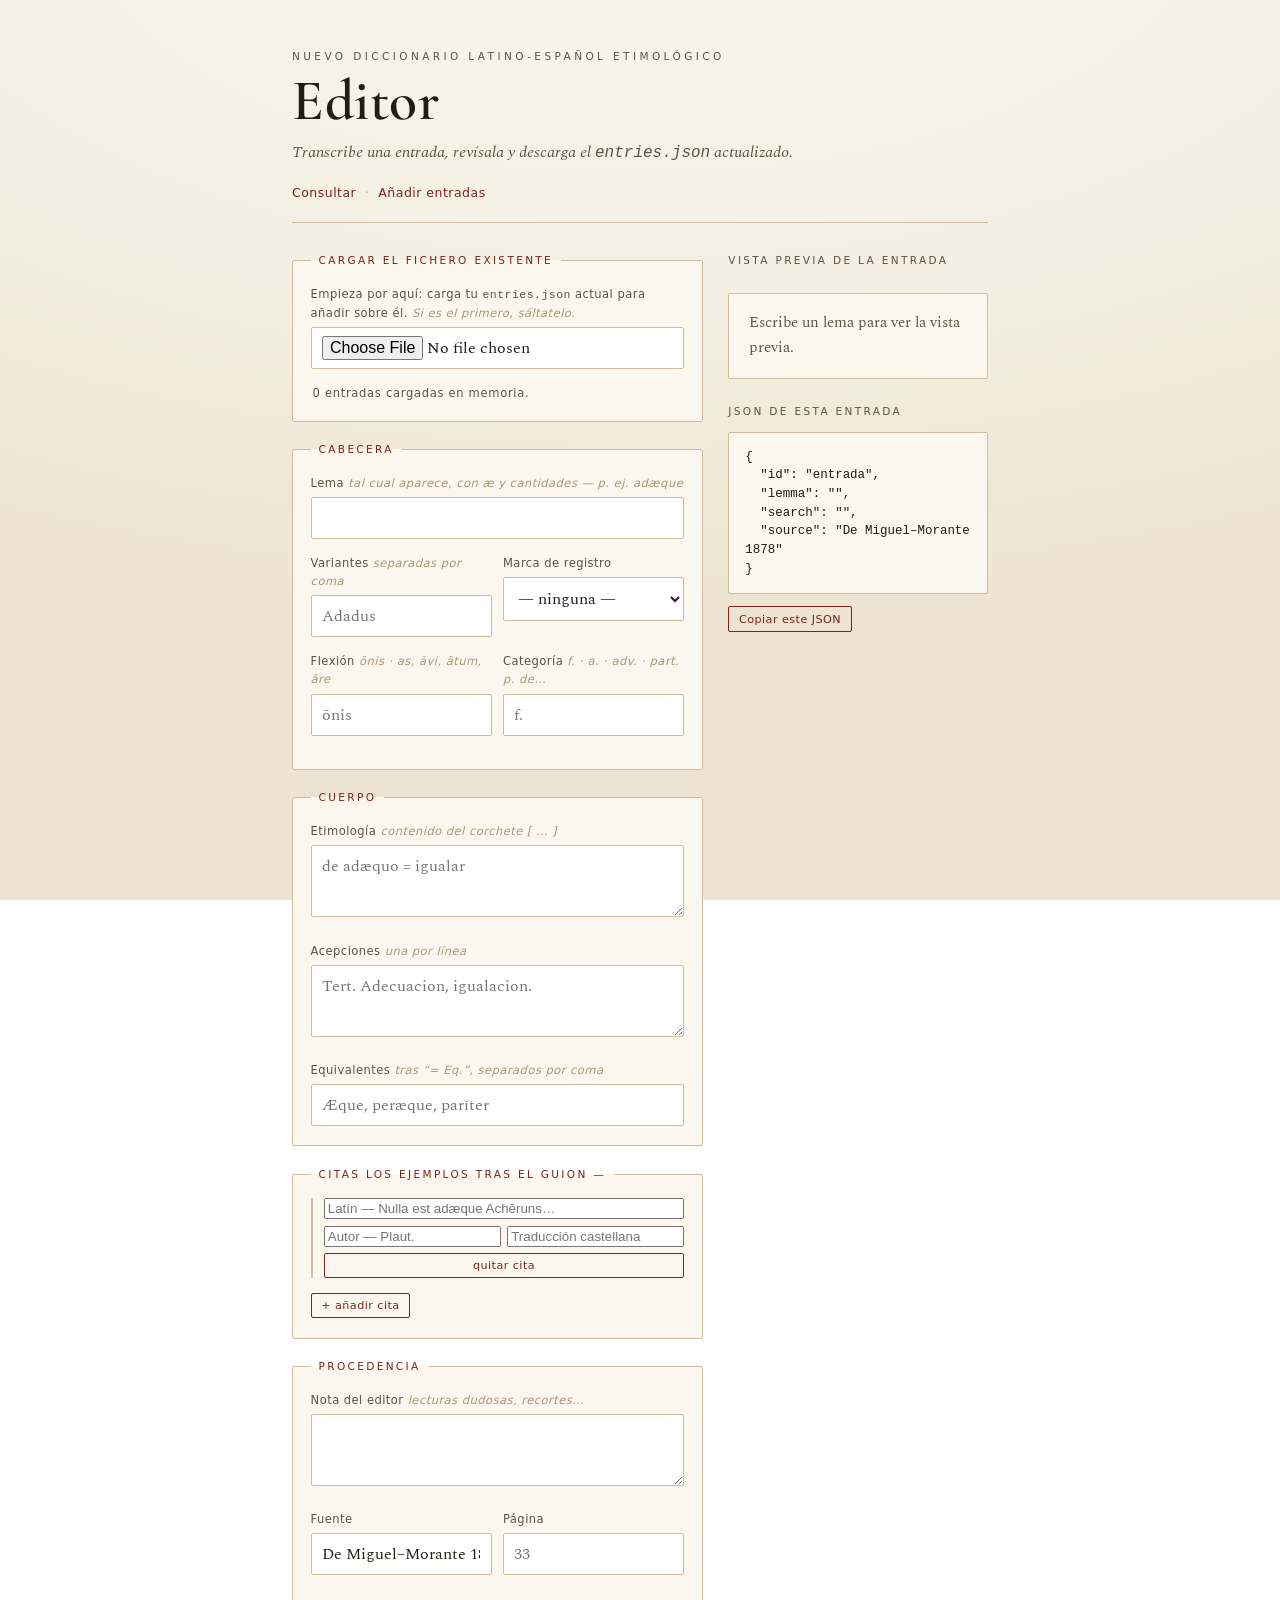
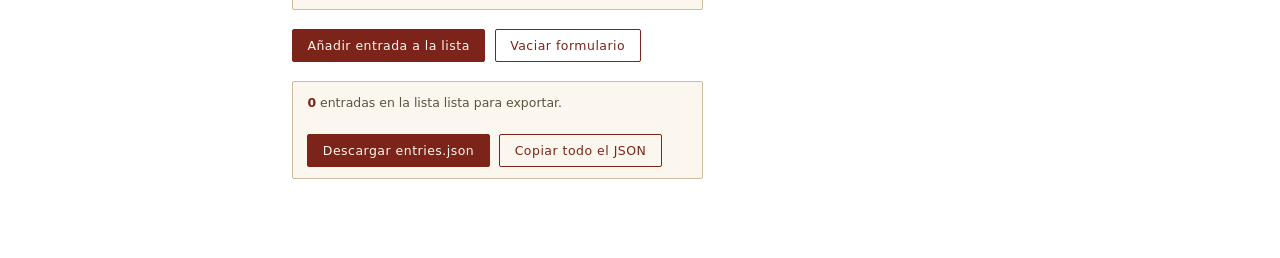
==== editor.html @ ce192a69 "Add files via upload" ====
<!DOCTYPE html>
<html lang="es">
<head>
<meta charset="utf-8">
<meta name="viewport" content="width=device-width, initial-scale=1">
<title>Añadir entradas — Lexicon</title>
<link rel="stylesheet" href="styles.css">
</head>
<body>
<div class="wrap">

  <header class="masthead">
    <p class="masthead__kicker">Nuevo diccionario latino-español etimológico</p>
    <h1 class="masthead__title">Editor</h1>
    <p class="masthead__sub">Transcribe una entrada, revísala y descarga el <code>entries.json</code> actualizado.</p>
    <nav class="masthead__nav" aria-label="Secciones">
      <a href="index.html">Consultar</a><span>·</span><a href="editor.html" aria-current="page">Añadir entradas</a>
    </nav>
  </header>

  <main class="tool">

    <!-- ---------- Formulario ---------- -->
    <form id="form" autocomplete="off">

      <fieldset>
        <legend>Cargar el fichero existente</legend>
        <div class="field">
          <label for="file">Empieza por aquí: carga tu <code>entries.json</code> actual para añadir sobre él.
            <span class="hint">Si es el primero, sáltatelo.</span></label>
          <input id="file" type="file" accept=".json,application/json">
        </div>
        <p class="search__count" id="loaded">0 entradas cargadas en memoria.</p>
      </fieldset>

      <fieldset>
        <legend>Cabecera</legend>
        <div class="field">
          <label for="lemma">Lema <span class="hint">tal cual aparece, con æ y cantidades — p. ej. <em>adæque</em></span></label>
          <input id="lemma" required>
        </div>
        <div class="row2">
          <div class="field">
            <label for="variants">Variantes <span class="hint">separadas por coma</span></label>
            <input id="variants" placeholder="Adadus">
          </div>
          <div class="field">
            <label for="register">Marca de registro</label>
            <select id="register">
              <option value="">— ninguna —</option>
              <option value="†">† (baja latinidad / poco uso)</option>
              <option value="?">? (lectura dudosa)</option>
            </select>
          </div>
        </div>
        <div class="row2">
          <div class="field">
            <label for="morph">Flexión <span class="hint">ōnis · as, āvi, ātum, āre</span></label>
            <input id="morph" placeholder="ōnis">
          </div>
          <div class="field">
            <label for="grammar">Categoría <span class="hint">f. · a. · adv. · part. p. de…</span></label>
            <input id="grammar" placeholder="f.">
          </div>
        </div>
      </fieldset>

      <fieldset>
        <legend>Cuerpo</legend>
        <div class="field">
          <label for="etym">Etimología <span class="hint">contenido del corchete [ … ]</span></label>
          <textarea id="etym" placeholder="de adæquo = igualar"></textarea>
        </div>
        <div class="field">
          <label for="senses">Acepciones <span class="hint">una por línea</span></label>
          <textarea id="senses" placeholder="Tert. Adecuacion, igualacion."></textarea>
        </div>
        <div class="field">
          <label for="eq">Equivalentes <span class="hint">tras “= Eq.”, separados por coma</span></label>
          <input id="eq" placeholder="Æque, peræque, parĭter">
        </div>
      </fieldset>

      <fieldset>
        <legend>Citas <span class="hint">los ejemplos tras el guion —</span></legend>
        <div id="cites"></div>
        <button type="button" class="btn btn--ghost btn--small" id="addCite">+ añadir cita</button>
      </fieldset>

      <fieldset>
        <legend>Procedencia</legend>
        <div class="field">
          <label for="note">Nota del editor <span class="hint">lecturas dudosas, recortes…</span></label>
          <textarea id="note"></textarea>
        </div>
        <div class="row2">
          <div class="field">
            <label for="source">Fuente</label>
            <input id="source" value="De Miguel–Morante 1878">
          </div>
          <div class="field">
            <label for="page">Página</label>
            <input id="page" placeholder="33">
          </div>
        </div>
      </fieldset>

      <div class="btnbar">
        <button type="submit" class="btn">Añadir entrada a la lista</button>
        <button type="button" class="btn btn--ghost" id="clear">Vaciar formulario</button>
      </div>

      <div class="stack">
        <strong id="pendCount">0</strong> entradas en la lista lista para exportar.
        <ul id="pendList"></ul>
        <div class="btnbar" style="margin:.8rem 0 0">
          <button type="button" class="btn" id="download">Descargar entries.json</button>
          <button type="button" class="btn btn--ghost" id="copyAll">Copiar todo el JSON</button>
        </div>
      </div>
    </form>

    <!-- ---------- Vista en vivo ---------- -->
    <div class="tool__live">
      <p class="live-label">Vista previa de la entrada</p>
      <div id="preview"></div>
      <p class="live-label" style="margin-top:1.5rem">JSON de esta entrada</p>
      <pre class="json" id="json"></pre>
      <div class="btnbar">
        <button type="button" class="btn btn--ghost btn--small" id="copyOne">Copiar este JSON</button>
      </div>
    </div>

  </main>
</div>

<div class="toast" id="toast" role="status"></div>

<script src="lexicon.js"></script>
<script>
(function(){
  const $ = id => document.getElementById(id);
  let pending = [];   // entradas acumuladas (cargadas + añadidas)

  // ----- citas dinámicas -----
  const citesBox = $('cites');
  function addCiteRow(c = {}){
    const row = document.createElement('div');
    row.className = 'cite-row';
    row.innerHTML = `
      <input class="c-la" placeholder="Latín — Nulla est adæque Achĕruns…" value="${esc(c.la||'')}">
      <div class="cite-meta">
        <input class="c-au" placeholder="Autor — Plaut." value="${esc(c.au||'')}">
        <input class="c-es" placeholder="Traducción castellana" value="${esc(c.es||'')}">
      </div>
      <button type="button" class="btn btn--ghost btn--small c-del">quitar cita</button>`;
    row.querySelector('.c-del').addEventListener('click', () => { row.remove(); sync(); });
    row.querySelectorAll('input').forEach(i => i.addEventListener('input', sync));
    citesBox.appendChild(row);
  }
  $('addCite').addEventListener('click', () => { addCiteRow(); });

  // ----- construir la entrada desde el formulario -----
  function splitList(v){ return v.split(',').map(s => s.trim()).filter(Boolean); }
  function splitLines(v){ return v.split('\n').map(s => s.trim()).filter(Boolean); }

  function uniqueId(base){
    let id = base || 'entrada', n = 2;
    const taken = new Set(pending.map(e => e.id));
    while (taken.has(id)) id = base + '-' + (n++);
    return id;
  }

  function collect(){
    const lemma = $('lemma').value.trim();
    const variants = splitList($('variants').value);
    const cites = [...citesBox.querySelectorAll('.cite-row')].map(r => ({
      la: r.querySelector('.c-la').value.trim(),
      au: r.querySelector('.c-au').value.trim(),
      es: r.querySelector('.c-es').value.trim()
    })).filter(c => c.la || c.au || c.es);

    const e = {
      id: uniqueId(normalize(lemma)),
      lemma,
      search: [lemma, ...variants].map(normalize).join(' ').trim()
    };
    if (variants.length)            e.variants = variants;
    if ($('register').value)        e.register = $('register').value;
    if ($('morph').value.trim())    e.morph = $('morph').value.trim();
    if ($('grammar').value.trim())  e.grammar = $('grammar').value.trim();
    if ($('etym').value.trim())     e.etym = $('etym').value.trim();
    const senses = splitLines($('senses').value);
    if (senses.length)              e.senses = senses;
    if (cites.length)               e.citations = cites;
    const eq = splitList($('eq').value);
    if (eq.length)                  e.eq = eq;
    if ($('note').value.trim())     e.note = $('note').value.trim();
    if ($('source').value.trim())   e.source = $('source').value.trim();
    if ($('page').value.trim())     e.page = $('page').value.trim();
    return e;
  }

  // ----- vista en vivo -----
  function sync(){
    const e = collect();
    $('preview').innerHTML = e.lemma
      ? renderEntry(e)
      : '<div class="notice">Escribe un lema para ver la vista previa.</div>';
    $('json').textContent = JSON.stringify(e, null, 2);
  }

  ['lemma','variants','register','morph','grammar','etym','senses','eq','note','source','page']
    .forEach(id => $(id).addEventListener('input', sync));

  // ----- acciones -----
  function refreshStack(){
    $('pendCount').textContent = pending.length;
    $('pendList').innerHTML = pending.map(e =>
      `<li>${esc(e.lemma)} <span style="color:#a99877">· ${esc(e.id)}</span></li>`).join('');
  }

  $('form').addEventListener('submit', ev => {
    ev.preventDefault();
    const e = collect();
    if (!e.lemma){ toast('Falta el lema.'); return; }
    pending.push(e);
    refreshStack();
    toast('Añadida: ' + e.lemma);
    $('form').reset();
    citesBox.innerHTML = '';
    $('source').value = 'De Miguel–Morante 1878';
    $('lemma').focus();
    sync();
  });

  $('clear').addEventListener('click', () => {
    $('form').reset(); citesBox.innerHTML = '';
    $('source').value = 'De Miguel–Morante 1878'; sync();
  });

  $('file').addEventListener('change', ev => {
    const f = ev.target.files[0]; if (!f) return;
    const reader = new FileReader();
    reader.onload = () => {
      try {
        const data = JSON.parse(reader.result);
        if (!Array.isArray(data)) throw new Error('no es una lista');
        pending = data;
        refreshStack();
        $('loaded').textContent = pending.length + ' entradas cargadas en memoria.';
        toast('Cargadas ' + pending.length + ' entradas.');
      } catch (err) {
        toast('No es un entries.json válido.');
      }
    };
    reader.readAsText(f);
  });

  function downloadJSON(){
    const blob = new Blob([JSON.stringify(pending, null, 2)], {type:'application/json'});
    const url = URL.createObjectURL(blob);
    const a = document.createElement('a');
    a.href = url; a.download = 'entries.json';
    document.body.appendChild(a); a.click(); a.remove();
    URL.revokeObjectURL(url);
  }
  $('download').addEventListener('click', () => {
    if (!pending.length){ toast('No hay entradas que descargar.'); return; }
    downloadJSON();
  });

  function copy(text, msg){
    navigator.clipboard?.writeText(text).then(
      () => toast(msg),
      () => toast('Copia manual: selecciona el texto.')
    );
  }
  $('copyAll').addEventListener('click', () => {
    if (!pending.length){ toast('La lista está vacía.'); return; }
    copy(JSON.stringify(pending, null, 2), 'JSON completo copiado.');
  });
  $('copyOne').addEventListener('click', () => copy($('json').textContent, 'Entrada copiada.'));

  // ----- toast -----
  let tt;
  function toast(msg){
    const el = $('toast'); el.textContent = msg; el.classList.add('show');
    clearTimeout(tt); tt = setTimeout(() => el.classList.remove('show'), 2200);
  }

  addCiteRow();   // una fila de cita por defecto
  sync();
  refreshStack();
})();
</script>
</body>
</html>
---- styles.css ----
/* ============================================================
   Lexicon — De Miguel & Morante (1878)
   Identidad: papel envejecido, lema rubricado, filete de medianil.
   ============================================================ */

@import url('https://fonts.googleapis.com/css2?family=Cormorant+Garamond:ital,wght@0,500;0,600;1,500;1,600&family=Spectral:ital,wght@0,400;0,500;0,600;1,400;1,500&display=swap');

:root{
  --paper:      #f4efe2;
  --paper-deep: #ece3d0;
  --ink:        #221c14;
  --ink-soft:   #5d5343;
  --rubric:     #7c241a;   /* tinta rúbrica / iron-gall rojo */
  --rubric-dim: #9a4034;
  --rule:       #cdbd9d;
  --rule-soft:  #ddd0b5;
  --focus:      #355b6b;

  --serif:   'Spectral', Georgia, 'Times New Roman', serif;
  --display: 'Cormorant Garamond', 'Spectral', Georgia, serif;
  --ui:      ui-sans-serif, system-ui, -apple-system, 'Segoe UI', Roboto, sans-serif;
}

*{ box-sizing:border-box; }

html{ -webkit-text-size-adjust:100%; }

body{
  margin:0;
  background:
    radial-gradient(120% 80% at 50% -10%, #faf6ec 0%, var(--paper) 55%, var(--paper-deep) 100%);
  background-attachment:fixed;
  color:var(--ink);
  font-family:var(--serif);
  font-size:18px;
  line-height:1.6;
  -webkit-font-smoothing:antialiased;
  text-rendering:optimizeLegibility;
}

.wrap{
  max-width:760px;
  margin:0 auto;
  padding:clamp(1.4rem,4vw,3rem) clamp(1.1rem,5vw,2rem) 5rem;
}

/* ---------- Cabecera ---------- */

.masthead{
  border-bottom:1px solid var(--rule);
  padding-bottom:1.2rem;
  margin-bottom:1.8rem;
}
.masthead__kicker{
  font-family:var(--ui);
  font-size:.66rem;
  letter-spacing:.32em;
  text-transform:uppercase;
  color:var(--ink-soft);
  margin:0 0 .5rem;
}
.masthead__title{
  font-family:var(--display);
  font-weight:600;
  font-size:clamp(2.4rem,8vw,3.6rem);
  line-height:1;
  margin:0;
  letter-spacing:.01em;
}
.masthead__title .amp{ color:var(--rubric); font-style:italic; }
.masthead__sub{
  margin:.6rem 0 0;
  color:var(--ink-soft);
  font-style:italic;
  font-size:1rem;
}
.masthead__nav{
  margin-top:1rem;
  font-family:var(--ui);
  font-size:.78rem;
  letter-spacing:.04em;
}
.masthead__nav a{
  color:var(--rubric);
  text-decoration:none;
  border-bottom:1px solid transparent;
  padding-bottom:1px;
}
.masthead__nav a:hover,
.masthead__nav a:focus-visible{ border-bottom-color:var(--rubric); }
.masthead__nav span{ color:var(--rule); margin:0 .55rem; }

/* ---------- Buscador ---------- */

.search{ position:relative; margin-bottom:.4rem; }
.search__label{
  position:absolute; width:1px; height:1px; overflow:hidden; clip:rect(0 0 0 0);
}
.search__field{
  width:100%;
  font-family:var(--display);
  font-size:1.5rem;
  color:var(--ink);
  background:#fbf7ee;
  border:1px solid var(--rule);
  border-radius:2px;
  padding:.7rem 2.6rem .7rem 1rem;
  box-shadow:inset 0 1px 3px rgba(60,45,20,.10);
  transition:border-color .15s ease, box-shadow .15s ease;
}
.search__field::placeholder{ color:#b6a888; font-style:italic; }
.search__field:focus-visible{
  outline:none;
  border-color:var(--focus);
  box-shadow:inset 0 1px 3px rgba(60,45,20,.10), 0 0 0 3px rgba(53,91,107,.18);
}
.search__icon{
  position:absolute; right:.85rem; top:50%; transform:translateY(-50%);
  color:var(--rubric); pointer-events:none; opacity:.8;
}
.search__count{
  font-family:var(--ui);
  font-size:.72rem;
  letter-spacing:.06em;
  color:var(--ink-soft);
  margin:.5rem 2px 0;
}

/* ---------- Índice navegable (estado vacío) ---------- */

.browse__head{
  font-family:var(--ui);
  font-size:.68rem;
  letter-spacing:.28em;
  text-transform:uppercase;
  color:var(--ink-soft);
  margin:2.2rem 0 .8rem;
}
.browse__list{
  list-style:none; margin:0; padding:0;
  columns:2; column-gap:2rem;
}
@media (max-width:520px){ .browse__list{ columns:1; } }
.browse__list li{ break-inside:avoid; margin:0; }
.browse__list button{
  appearance:none; background:none; border:0; cursor:pointer;
  font-family:var(--serif); font-size:1.02rem; color:var(--ink);
  padding:.18rem 0; text-align:left; width:100%;
  border-bottom:1px dotted transparent;
}
.browse__list button:hover,
.browse__list button:focus-visible{
  color:var(--rubric); outline:none; border-bottom-color:var(--rule);
}

/* ---------- Resultados ---------- */

.results{ margin-top:1.8rem; }
.results__hint{
  font-family:var(--ui);
  font-size:.68rem; letter-spacing:.28em; text-transform:uppercase;
  color:var(--ink-soft); margin:0 0 1rem;
}

/* ---------- La ENTRADA (núcleo tipográfico) ---------- */

.entry{
  position:relative;
  padding:1.3rem 0 1.5rem 1.4rem;
  border-top:1px solid var(--rule-soft);
}
.entry:first-child{ border-top:0; }
/* filete de medianil que evoca la columna impresa */
.entry::before{
  content:""; position:absolute; left:0; top:1.5rem; bottom:1.5rem;
  width:2px; background:linear-gradient(var(--rule),var(--rule-soft));
}

.entry__head{ margin-bottom:.35rem; }
.entry__lemma{
  font-family:var(--display);
  font-weight:600;
  font-size:2rem;
  line-height:1.1;
  margin:0;
  display:inline;
}
.entry__lemma .rubric{ color:var(--rubric); }
.entry__lemma .dagger{ color:var(--rubric-dim); font-size:1.3rem; vertical-align:.1em; }
.entry__lemma .vel{ color:var(--ink-soft); font-style:italic; font-weight:500; font-size:1.3rem; }
.entry__morph{
  display:inline;
  font-style:italic;
  color:var(--ink-soft);
  font-size:1rem;
  margin-left:.4rem;
}

.entry__etym{
  margin:.45rem 0 0;
  color:var(--ink-soft);
  font-size:.96rem;
}
.entry__etym .br{ color:var(--rubric-dim); }

.entry__sense{ margin:.55rem 0 0; }
.entry__sense em, .entry__sense i{ color:#3f3526; }

.entry__cites{ list-style:none; margin:.6rem 0 0; padding:0; }
.entry__cites li{
  margin:.28rem 0; padding-left:1rem; position:relative;
  font-size:.98rem;
}
.entry__cites li::before{
  content:"—"; position:absolute; left:0; color:var(--rule); 
}
.entry__cites .la{ font-style:italic; }
.entry__cites .au{
  font-variant:small-caps; letter-spacing:.04em; color:var(--rubric-dim);
  font-style:normal;
}
.entry__cites .es{ color:var(--ink-soft); }

.entry__eq{ margin:.6rem 0 0; font-size:.98rem; }
.entry__eq .mark{
  font-variant:small-caps; letter-spacing:.05em; color:var(--rubric);
  font-weight:600;
}
.entry__eq em{ font-style:italic; }

.entry__note{
  margin:.55rem 0 0; font-size:.92rem; color:var(--ink-soft);
}
.entry__note::before{
  content:"Nota"; font-family:var(--ui); font-size:.6rem; letter-spacing:.18em;
  text-transform:uppercase; color:var(--rubric-dim); margin-right:.5rem;
  border:1px solid var(--rule); padding:.05rem .35rem; border-radius:2px;
}

.entry__src{
  margin:.8rem 0 0;
  font-family:var(--ui); font-size:.66rem; letter-spacing:.08em;
  color:#a99877;
}

/* ---------- Estado vacío / error ---------- */

.notice{
  border:1px solid var(--rule);
  background:#fbf7ee;
  border-radius:2px;
  padding:1.1rem 1.2rem;
  margin-top:1.5rem;
  color:var(--ink-soft);
  font-size:.96rem;
}
.notice strong{ color:var(--ink); }
.notice code{
  font-family:ui-monospace,SFMono-Regular,Menlo,monospace;
  font-size:.82em; background:var(--paper-deep); padding:.1rem .35rem; border-radius:2px;
}

/* ============================================================
   Editor
   ============================================================ */

.tool{
  display:grid;
  grid-template-columns:1fr;
  gap:1.6rem;
}
@media (min-width:920px){
  .tool{ grid-template-columns:1fr 1fr; align-items:start; }
  .tool__live{ position:sticky; top:1.5rem; }
}

fieldset{
  border:1px solid var(--rule);
  border-radius:2px;
  padding:1rem 1.1rem 1.2rem;
  margin:0 0 1.2rem;
  background:#fbf7ee;
}
legend{
  font-family:var(--ui); font-size:.66rem; letter-spacing:.22em;
  text-transform:uppercase; color:var(--rubric); padding:0 .5rem;
}

.field{ margin:0 0 .9rem; }
.field:last-child{ margin-bottom:0; }
.field label{
  display:block; font-family:var(--ui); font-size:.72rem; letter-spacing:.04em;
  color:var(--ink-soft); margin-bottom:.3rem;
}
.field .hint{ color:#a99877; font-style:italic; }
.field input, .field textarea, .field select{
  width:100%; font-family:var(--serif); font-size:1rem; color:var(--ink);
  background:#fff; border:1px solid var(--rule); border-radius:2px;
  padding:.5rem .65rem;
}
.field textarea{ min-height:4.5rem; resize:vertical; line-height:1.5; }
.field input:focus-visible, .field textarea:focus-visible, .field select:focus-visible{
  outline:none; border-color:var(--focus); box-shadow:0 0 0 3px rgba(53,91,107,.18);
}

.row2{ display:grid; grid-template-columns:1fr 1fr; gap:.7rem; }
@media (max-width:520px){ .row2{ grid-template-columns:1fr; } }

.cite-row{
  display:grid; grid-template-columns:1fr; gap:.4rem;
  border-left:2px solid var(--rule); padding-left:.7rem; margin-bottom:.7rem;
}
.cite-row .cite-meta{ display:grid; grid-template-columns:1fr 2fr; gap:.4rem; }
@media (max-width:520px){ .cite-row .cite-meta{ grid-template-columns:1fr; } }

.btn{
  appearance:none; cursor:pointer; font-family:var(--ui);
  font-size:.78rem; letter-spacing:.04em;
  border:1px solid var(--rubric); background:var(--rubric); color:#fbf7ee;
  padding:.5rem .9rem; border-radius:2px;
  transition:background .15s ease;
}
.btn:hover, .btn:focus-visible{ background:var(--rubric-dim); outline:none; }
.btn:focus-visible{ box-shadow:0 0 0 3px rgba(124,36,26,.25); }
.btn--ghost{ background:transparent; color:var(--rubric); }
.btn--ghost:hover, .btn--ghost:focus-visible{ background:var(--paper-deep); color:var(--rubric); }
.btn--small{ font-size:.7rem; padding:.32rem .6rem; }

.btnbar{ display:flex; flex-wrap:wrap; gap:.6rem; align-items:center; margin:.4rem 0 1.2rem; }

.json{
  font-family:ui-monospace,SFMono-Regular,Menlo,monospace;
  font-size:.78rem; line-height:1.5; color:var(--ink);
  background:#fbf7ee; border:1px solid var(--rule); border-radius:2px;
  padding:.9rem 1rem; white-space:pre-wrap; word-break:break-word;
  max-height:24rem; overflow:auto;
}

.stack{
  font-family:var(--ui); font-size:.78rem; color:var(--ink-soft);
  border:1px solid var(--rule); border-radius:2px; background:#fbf7ee;
  padding:.7rem .9rem; margin-top:1rem;
}
.stack strong{ color:var(--rubric); }
.stack ul{ margin:.5rem 0 0; padding-left:1.1rem; max-height:9rem; overflow:auto; }
.stack li{ margin:.12rem 0; }

.live-label{
  font-family:var(--ui); font-size:.66rem; letter-spacing:.22em;
  text-transform:uppercase; color:var(--ink-soft); margin:0 0 .6rem;
}

.toast{
  position:fixed; left:50%; bottom:1.5rem; transform:translateX(-50%) translateY(1rem);
  background:var(--ink); color:var(--paper); font-family:var(--ui); font-size:.8rem;
  padding:.6rem 1rem; border-radius:3px; opacity:0; pointer-events:none;
  transition:opacity .2s ease, transform .2s ease; z-index:50;
}
.toast.show{ opacity:1; transform:translateX(-50%) translateY(0); }

@media (prefers-reduced-motion:reduce){
  *{ transition:none !important; animation:none !important; }
}
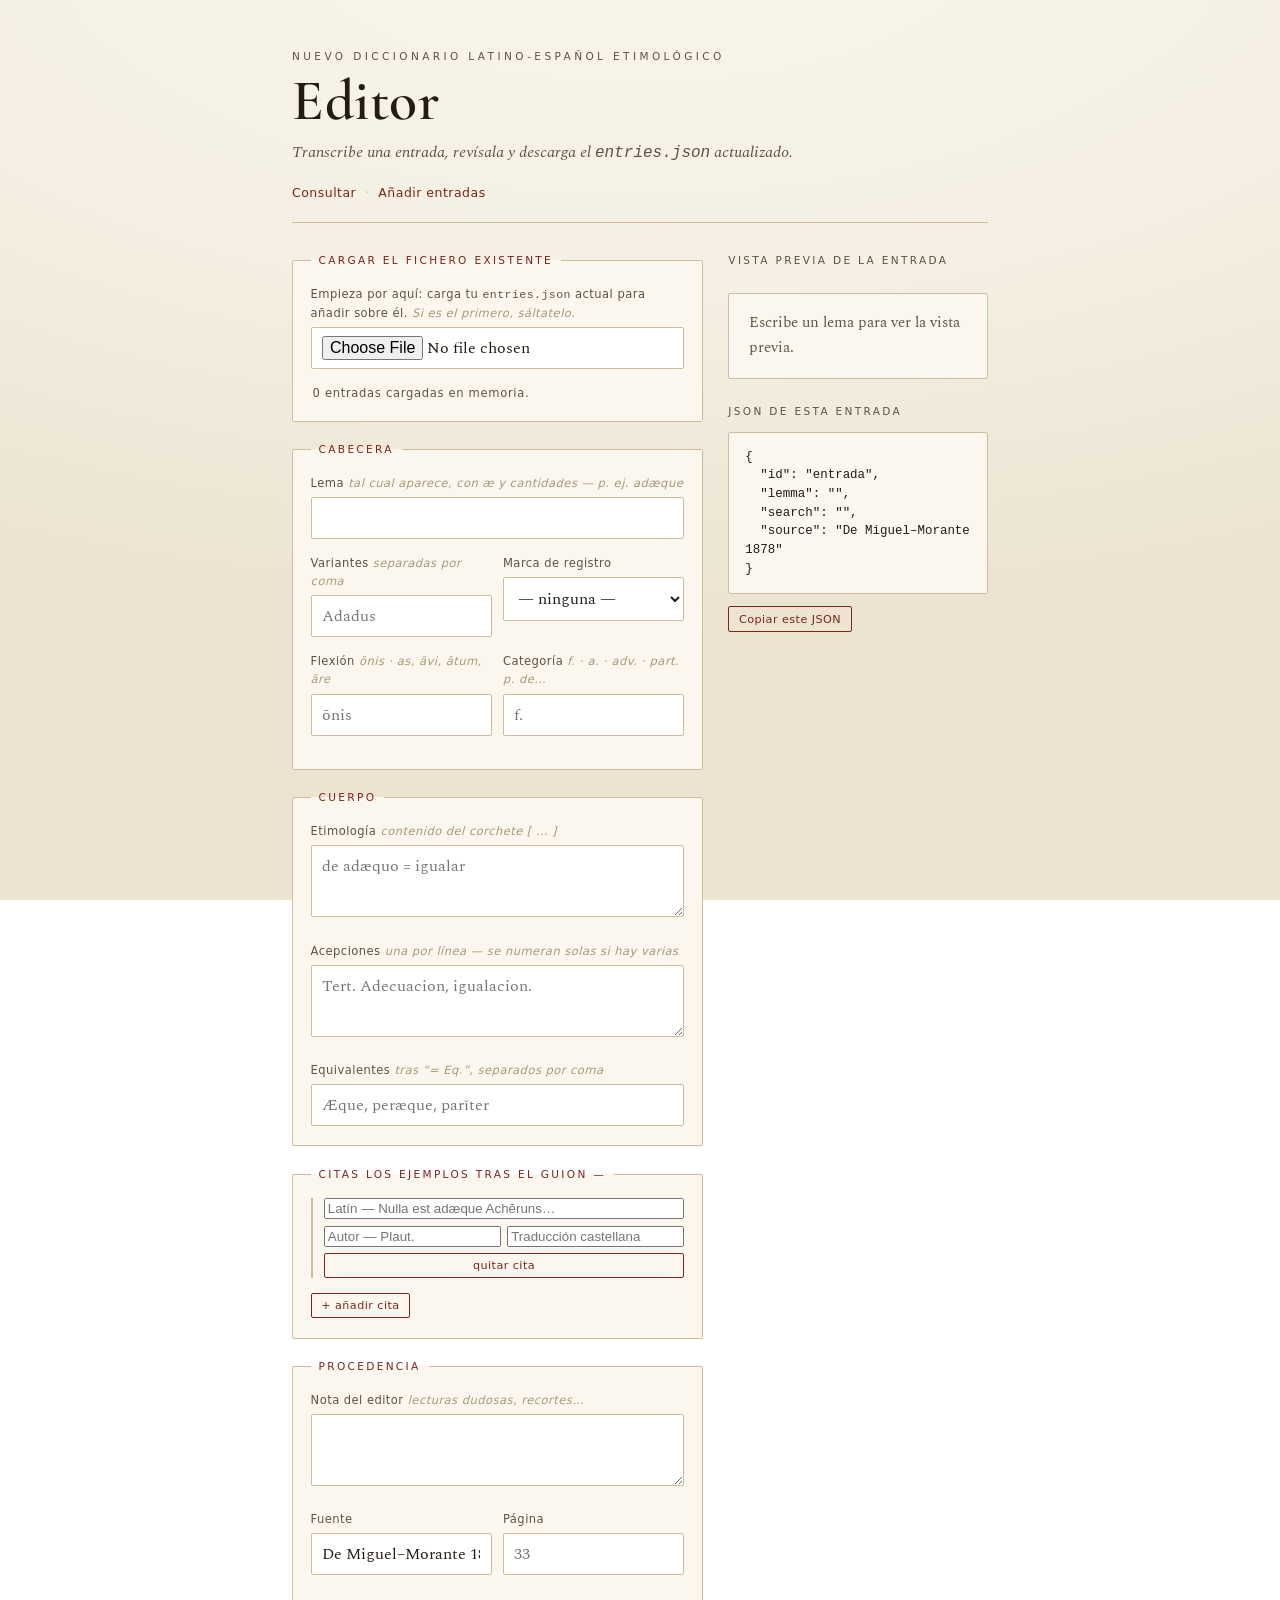
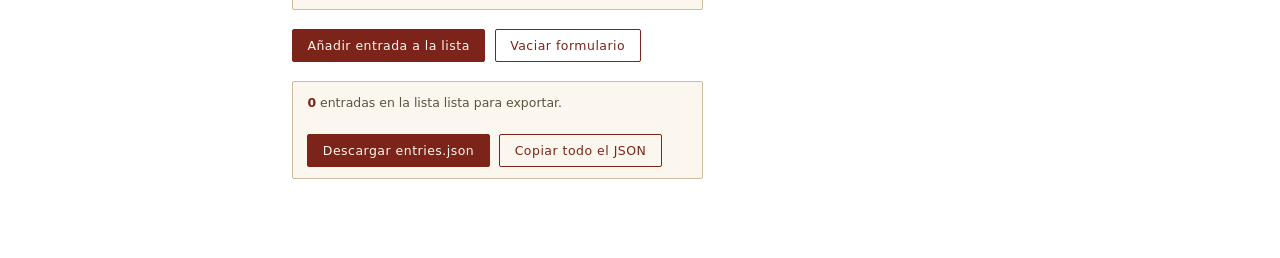
==== commit e11683a5: "Add files via upload" ====
--- a/editor.html
+++ b/editor.html
@@ -72,7 +72,7 @@
           <textarea id="etym" placeholder="de adæquo = igualar"></textarea>
         </div>
         <div class="field">
-          <label for="senses">Acepciones <span class="hint">una por línea</span></label>
+          <label for="senses">Acepciones <span class="hint">una por línea — se numeran solas si hay varias</span></label>
           <textarea id="senses" placeholder="Tert. Adecuacion, igualacion."></textarea>
         </div>
         <div class="field">
--- a/styles.css
+++ b/styles.css
@@ -126,6 +126,36 @@
   margin:.5rem 2px 0;
 }
 
+/* ---------- Sugerencias (typeahead) ---------- */
+
+.suggest{
+  list-style:none; margin:.3rem 0 0; padding:.25rem;
+  position:absolute; left:0; right:0; z-index:20;
+  background:#fbf7ee;
+  border:1px solid var(--rule);
+  border-radius:2px;
+  box-shadow:0 8px 24px rgba(60,45,20,.16);
+  max-height:18rem; overflow:auto;
+}
+.suggest[hidden]{ display:none; }
+.suggest li{
+  display:flex; align-items:baseline; gap:.6rem;
+  padding:.42rem .6rem; border-radius:2px; cursor:pointer;
+}
+.suggest li[aria-selected="true"],
+.suggest li:hover{ background:var(--paper-deep); }
+.suggest .s-lemma{
+  font-family:var(--display); font-size:1.18rem; color:var(--ink);
+}
+.suggest li[aria-selected="true"] .s-lemma{ color:var(--rubric); }
+.suggest .s-lemma mark{
+  background:transparent; color:var(--rubric); font-weight:600;
+}
+.suggest .s-gram{
+  font-family:var(--ui); font-size:.66rem; letter-spacing:.04em;
+  color:var(--ink-soft); margin-left:auto; white-space:nowrap;
+}
+
 /* ---------- Índice navegable (estado vacío) ---------- */
 
 .browse__head{
@@ -206,6 +236,26 @@
 .entry__sense{ margin:.55rem 0 0; }
 .entry__sense em, .entry__sense i{ color:#3f3526; }
 
+.entry__senses{
+  margin:.55rem 0 0; padding:0; list-style:none; counter-reset:sense;
+}
+.entry__senses li{
+  position:relative; padding-left:1.7rem; margin:.3rem 0;
+  counter-increment:sense;
+}
+.entry__senses li::before{
+  content:counter(sense);
+  position:absolute; left:0; top:.04em;
+  font-family:var(--ui); font-size:.72rem; font-weight:600;
+  color:var(--rubric);
+  width:1.15rem; text-align:right;
+}
+.entry__senses li::after{
+  content:""; position:absolute; left:1.32rem; top:.35em; bottom:.35em;
+  width:1px; background:var(--rule-soft);
+}
+.entry__senses em, .entry__senses i{ color:#3f3526; }
+
 .entry__cites{ list-style:none; margin:.6rem 0 0; padding:0; }
 .entry__cites li{
   margin:.28rem 0; padding-left:1rem; position:relative;
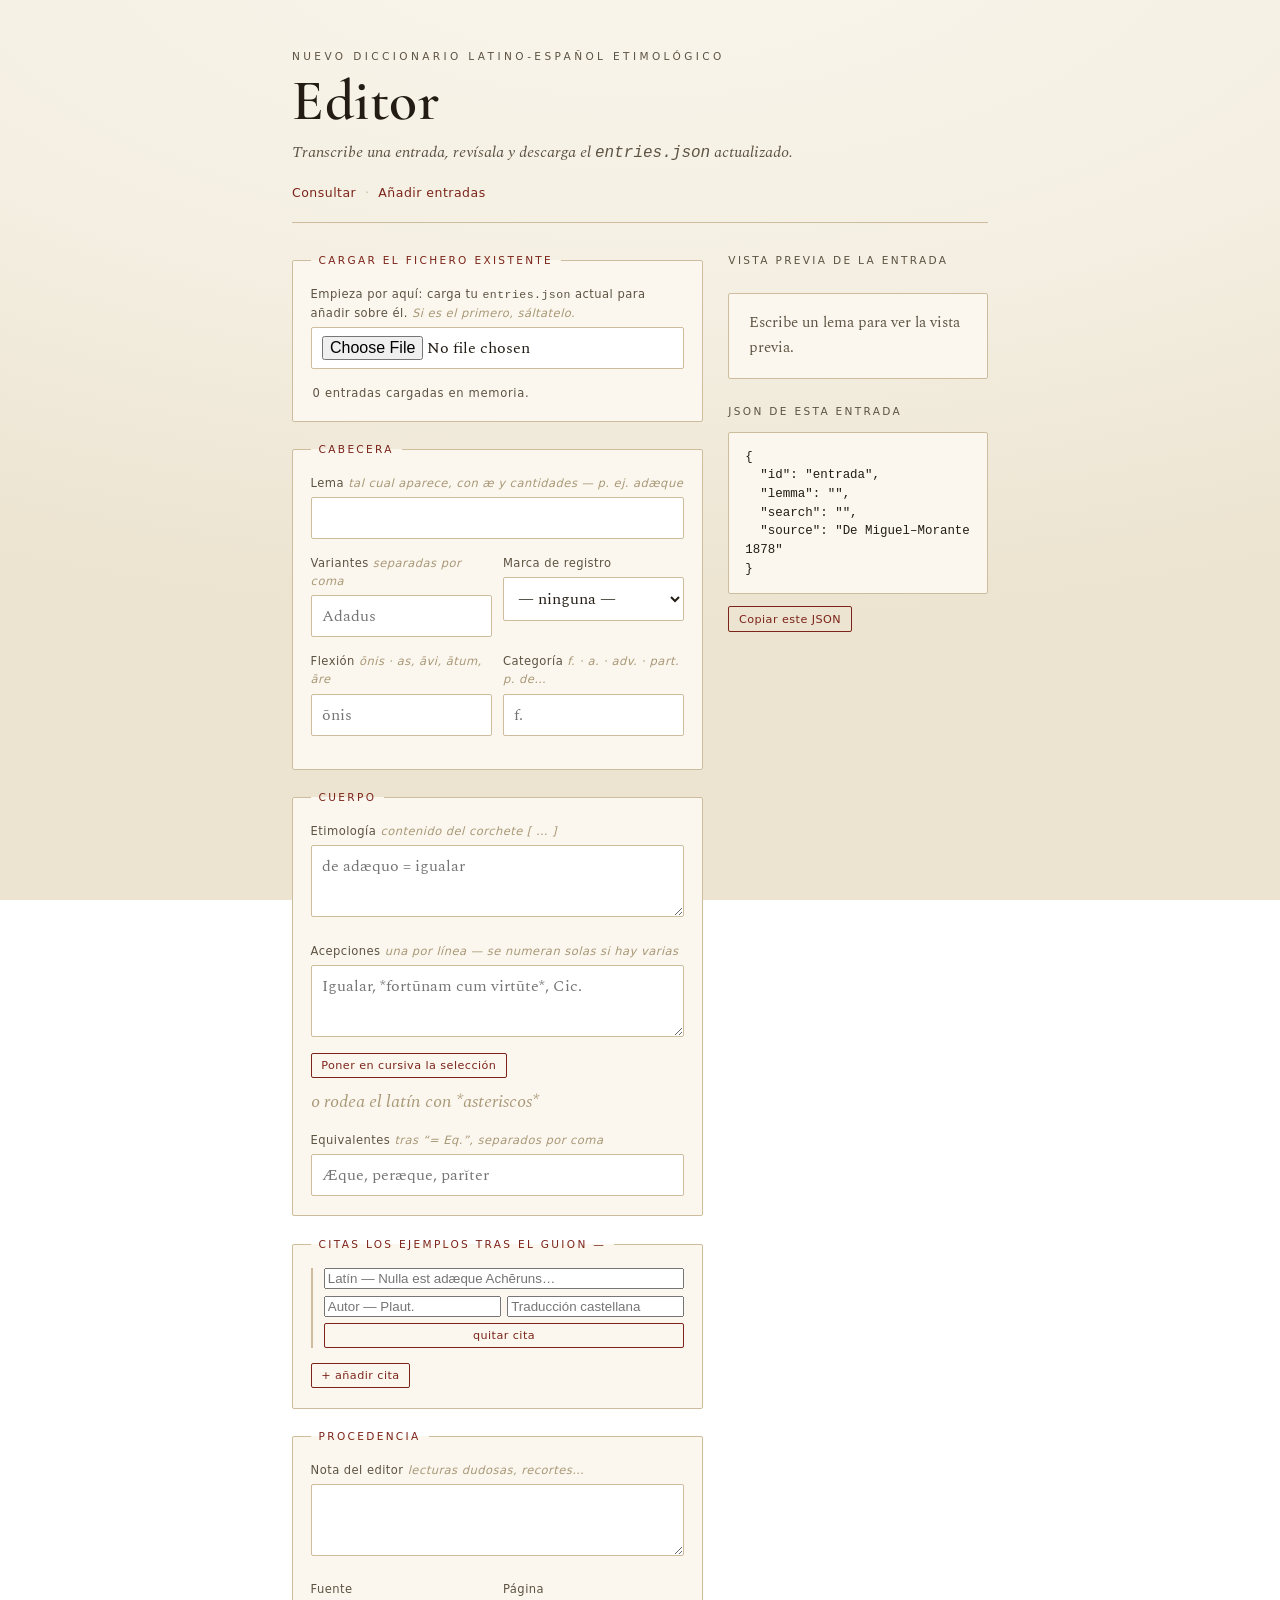
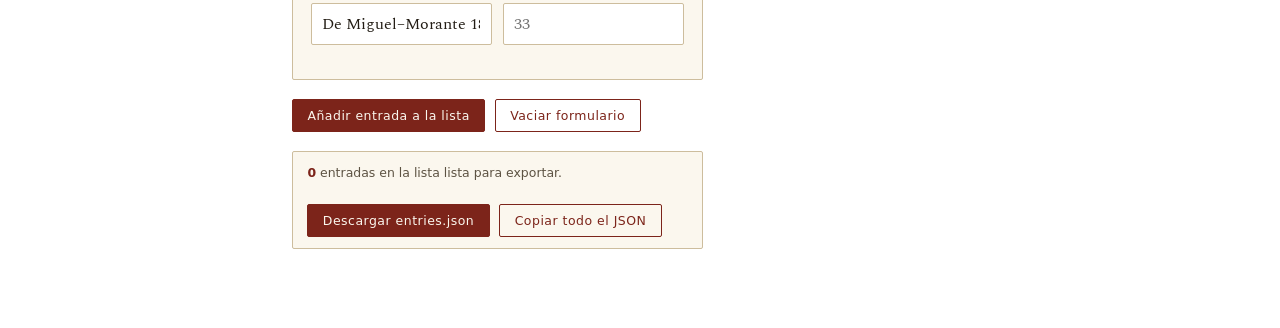
==== commit e87fea88: "Add files via upload" ====
--- a/editor.html
+++ b/editor.html
@@ -73,7 +73,11 @@
         </div>
         <div class="field">
           <label for="senses">Acepciones <span class="hint">una por línea — se numeran solas si hay varias</span></label>
-          <textarea id="senses" placeholder="Tert. Adecuacion, igualacion."></textarea>
+          <textarea id="senses" placeholder="Igualar, *fortūnam cum virtūte*, Cic."></textarea>
+          <div class="btnbar" style="margin:.4rem 0 0">
+            <button type="button" class="btn btn--ghost btn--small" id="ital">Poner en cursiva la selección</button>
+            <span class="hint">o rodea el latín con *asteriscos*</span>
+          </div>
         </div>
         <div class="field">
           <label for="eq">Equivalentes <span class="hint">tras “= Eq.”, separados por coma</span></label>
@@ -213,6 +217,21 @@
   ['lemma','variants','register','morph','grammar','etym','senses','eq','note','source','page']
     .forEach(id => $(id).addEventListener('input', sync));
 
+  // ----- botón de cursiva en el campo de acepciones -----
+  $('ital').addEventListener('click', () => {
+    const ta = $('senses');
+    const s = ta.selectionStart, e = ta.selectionEnd, v = ta.value;
+    const sel = v.slice(s, e);
+    if (sel){
+      ta.value = v.slice(0, s) + '*' + sel + '*' + v.slice(e);
+      ta.selectionStart = s + 1; ta.selectionEnd = e + 1;
+    } else {
+      ta.value = v.slice(0, s) + '**' + v.slice(s);
+      ta.selectionStart = ta.selectionEnd = s + 1;   // cursor entre los asteriscos
+    }
+    ta.focus(); sync();
+  });
+
   // ----- acciones -----
   function refreshStack(){
     $('pendCount').textContent = pending.length;
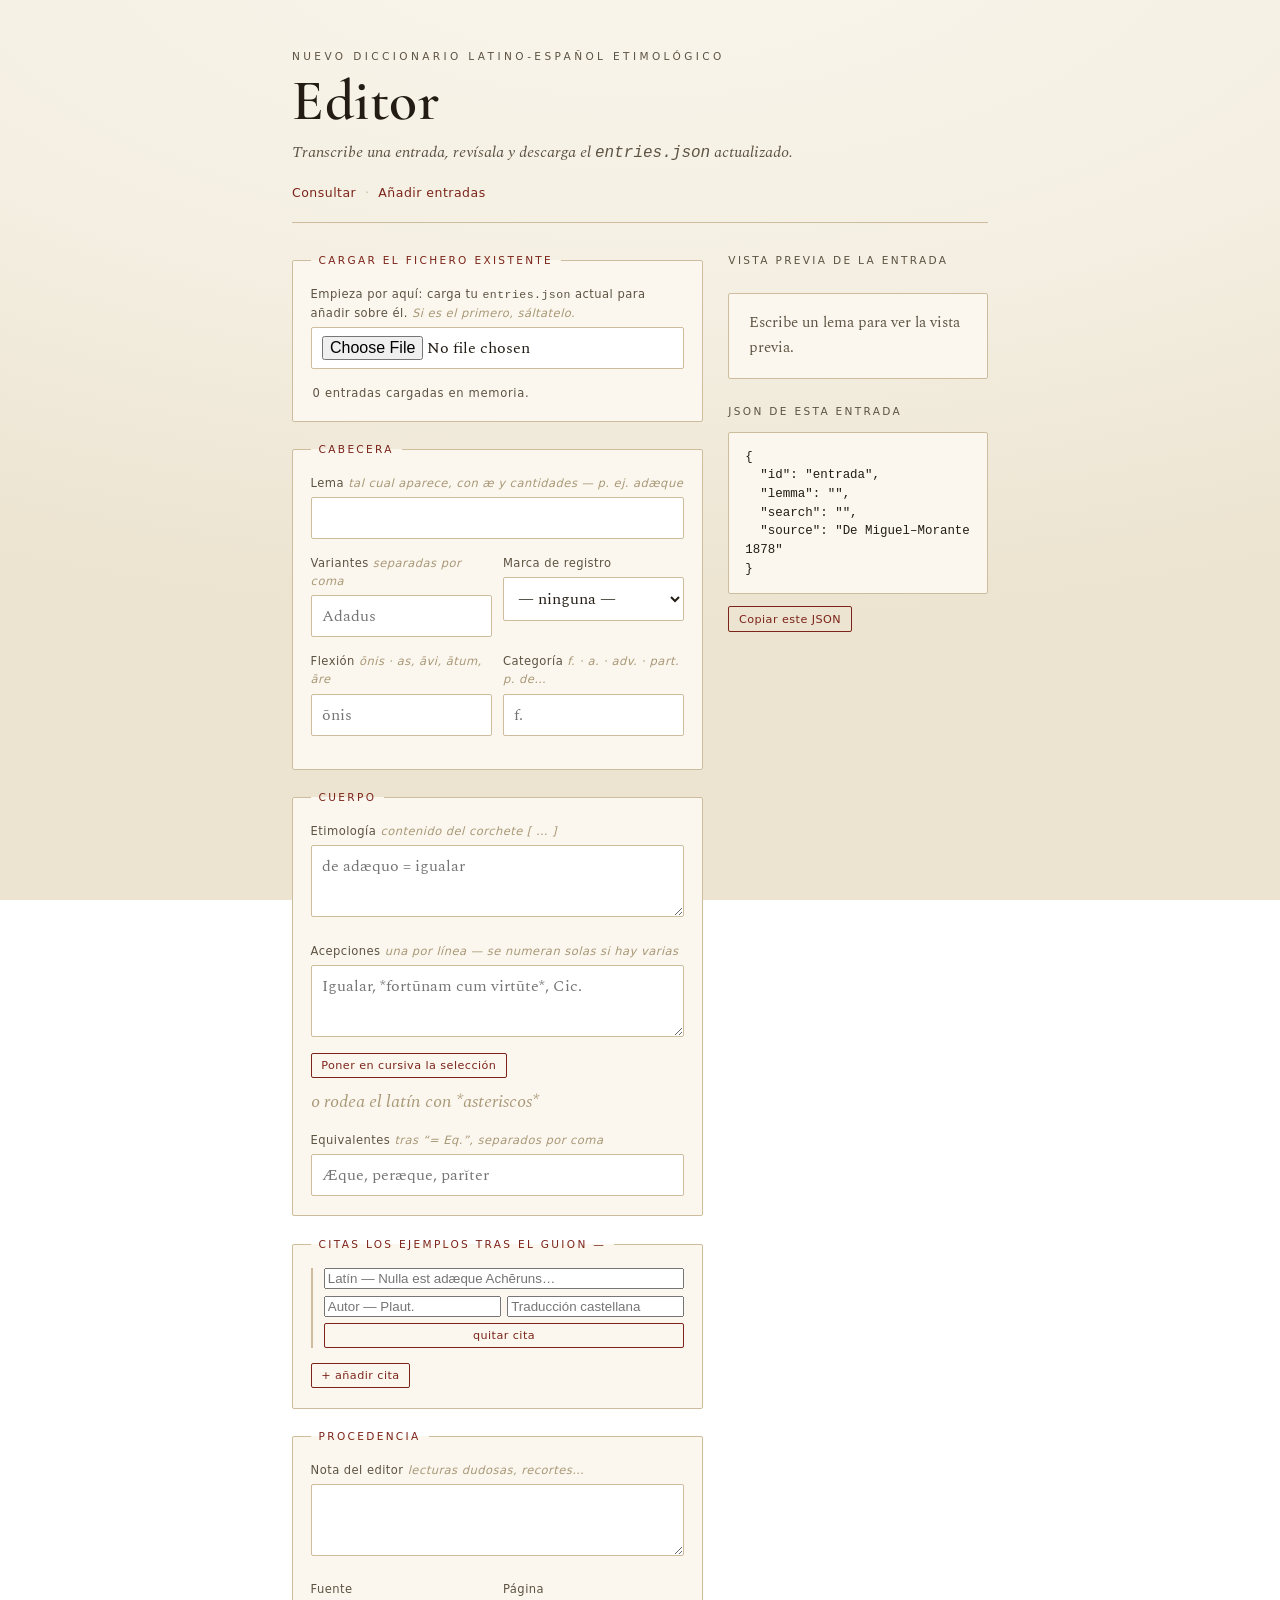
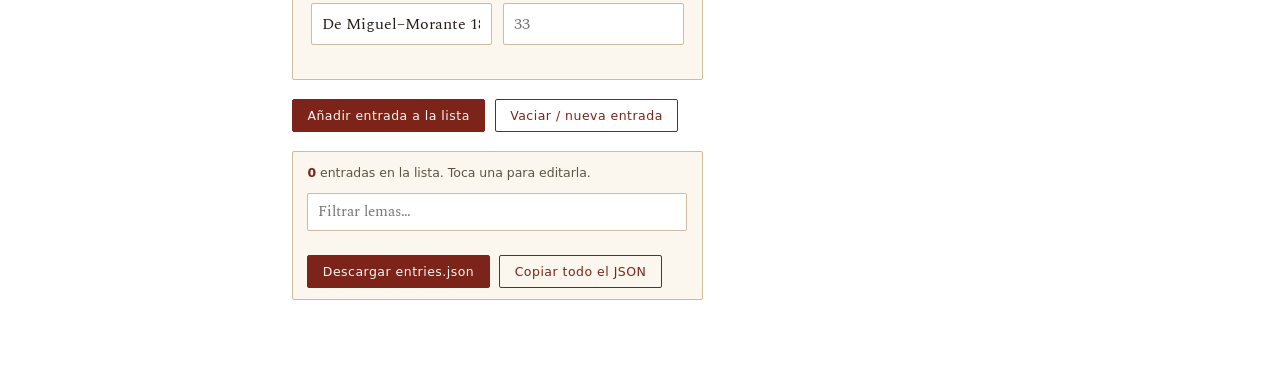
==== commit b4439243: "Add files via upload" ====
--- a/editor.html
+++ b/editor.html
@@ -4,6 +4,12 @@
 <meta charset="utf-8">
 <meta name="viewport" content="width=device-width, initial-scale=1">
 <title>Añadir entradas — Lexicon</title>
+<link rel="apple-touch-icon" href="apple-touch-icon.png">
+<meta name="apple-mobile-web-app-title" content="Lexicon">
+<meta name="apple-mobile-web-app-capable" content="yes">
+<meta name="mobile-web-app-capable" content="yes">
+<link rel="icon" href="favicon-32.png" sizes="32x32" type="image/png">
+<meta name="theme-color" content="#f4efe2">
 <link rel="stylesheet" href="styles.css">
 </head>
 <body>
@@ -109,13 +115,16 @@
         </div>
       </fieldset>
 
+      <p id="editBanner" class="edit-banner" hidden></p>
       <div class="btnbar">
-        <button type="submit" class="btn">Añadir entrada a la lista</button>
-        <button type="button" class="btn btn--ghost" id="clear">Vaciar formulario</button>
+        <button type="submit" class="btn" id="submitBtn">Añadir entrada a la lista</button>
+        <button type="button" class="btn btn--ghost" id="clear">Vaciar / nueva entrada</button>
       </div>
 
       <div class="stack">
-        <strong id="pendCount">0</strong> entradas en la lista lista para exportar.
+        <strong id="pendCount">0</strong> entradas en la lista. Toca una para editarla.
+        <input id="pendFilter" class="pend-filter" type="search" placeholder="Filtrar lemas…"
+               autocomplete="off" autocapitalize="off" spellcheck="false">
         <ul id="pendList"></ul>
         <div class="btnbar" style="margin:.8rem 0 0">
           <button type="button" class="btn" id="download">Descargar entries.json</button>
@@ -144,7 +153,29 @@
 <script>
 (function(){
   const $ = id => document.getElementById(id);
-  let pending = [];   // entradas acumuladas (cargadas + añadidas)
+  let pending = [];      // entradas acumuladas (cargadas + añadidas)
+  let editingId = null;  // id de la entrada en edición, o null si es nueva
+
+  function setMode(){
+    if (editingId){
+      const e = pending.find(x => x.id === editingId);
+      $('submitBtn').textContent = 'Guardar cambios';
+      $('editBanner').hidden = false;
+      $('editBanner').innerHTML = `Editando <b>${esc(e ? e.lemma : '')}</b>. Al guardar se reemplaza esa entrada.`;
+    } else {
+      $('submitBtn').textContent = 'Añadir entrada a la lista';
+      $('editBanner').hidden = true;
+    }
+  }
+
+  function clearForm(){
+    $('form').reset();
+    citesBox.innerHTML = '';
+    $('source').value = 'De Miguel–Morante 1878';
+    editingId = null;
+    setMode();
+    sync();
+  }
 
   // ----- citas dinámicas -----
   const citesBox = $('cites');
@@ -185,7 +216,7 @@
     })).filter(c => c.la || c.au || c.es);
 
     const e = {
-      id: uniqueId(normalize(lemma)),
+      id: editingId || uniqueId(normalize(lemma)),
       lemma,
       search: [lemma, ...variants].map(normalize).join(' ').trim()
     };
@@ -232,31 +263,79 @@
     ta.focus(); sync();
   });
 
-  // ----- acciones -----
+  // ----- cargar una entrada existente en el formulario -----
+  function loadEntryIntoForm(e){
+    $('lemma').value    = e.lemma || '';
+    $('variants').value = (e.variants || []).join(', ');
+    $('register').value = e.register || '';
+    $('morph').value    = e.morph || '';
+    $('grammar').value  = e.grammar || '';
+    $('etym').value     = e.etym || '';
+    $('senses').value   = (e.senses || []).join('\n');
+    $('eq').value       = (e.eq || []).join(', ');
+    $('note').value     = e.note || '';
+    $('source').value   = e.source || 'De Miguel–Morante 1878';
+    $('page').value     = e.page || '';
+    citesBox.innerHTML = '';
+    (e.citations || []).forEach(c => addCiteRow(c));
+    editingId = e.id;
+    setMode();
+    sync();
+    refreshStack();
+    window.scrollTo({ top: 0, behavior: 'smooth' });
+    $('lemma').focus();
+  }
+
+  // ----- lista de entradas (con filtro) -----
   function refreshStack(){
     $('pendCount').textContent = pending.length;
-    $('pendList').innerHTML = pending.map(e =>
-      `<li>${esc(e.lemma)} <span style="color:#a99877">· ${esc(e.id)}</span></li>`).join('');
-  }
-
+    const f = normalize($('pendFilter').value);
+    const list = f
+      ? pending.filter(e => searchKey(e).split(' ').some(k => k.includes(f)))
+      : pending;
+    $('pendList').innerHTML = list.map(e => {
+      const cls = e.id === editingId ? ' class="is-editing"' : '';
+      return `<li${cls}>
+        <button type="button" class="pend-edit" data-id="${esc(e.id)}">${esc(e.lemma)} <small>· ${esc(e.id)}</small></button>
+        <button type="button" class="pend-del" data-del="${esc(e.id)}" aria-label="Borrar ${esc(e.lemma)}">✕</button>
+      </li>`;
+    }).join('');
+    $('pendList').querySelectorAll('.pend-edit').forEach(b =>
+      b.addEventListener('click', () => {
+        const e = pending.find(x => x.id === b.dataset.id);
+        if (e) loadEntryIntoForm(e);
+      }));
+    $('pendList').querySelectorAll('.pend-del').forEach(b =>
+      b.addEventListener('click', () => {
+        const e = pending.find(x => x.id === b.dataset.del);
+        if (!e) return;
+        if (!confirm('¿Borrar la entrada «' + e.lemma + '»?')) return;
+        pending = pending.filter(x => x.id !== b.dataset.del);
+        if (editingId === b.dataset.del) clearForm();
+        refreshStack();
+        toast('Borrada: ' + e.lemma);
+      }));
+  }
+  $('pendFilter').addEventListener('input', refreshStack);
+
+  // ----- guardar (añadir nueva o reemplazar la editada) -----
   $('form').addEventListener('submit', ev => {
     ev.preventDefault();
     const e = collect();
     if (!e.lemma){ toast('Falta el lema.'); return; }
-    pending.push(e);
+    if (editingId){
+      const i = pending.findIndex(x => x.id === editingId);
+      if (i >= 0) pending[i] = e; else pending.push(e);
+      toast('Guardada: ' + e.lemma);
+    } else {
+      pending.push(e);
+      toast('Añadida: ' + e.lemma);
+    }
+    clearForm();
     refreshStack();
-    toast('Añadida: ' + e.lemma);
-    $('form').reset();
-    citesBox.innerHTML = '';
-    $('source').value = 'De Miguel–Morante 1878';
-    $('lemma').focus();
-    sync();
-  });
-
-  $('clear').addEventListener('click', () => {
-    $('form').reset(); citesBox.innerHTML = '';
-    $('source').value = 'De Miguel–Morante 1878'; sync();
-  });
+  });
+
+  $('clear').addEventListener('click', clearForm);
 
   $('file').addEventListener('change', ev => {
     const f = ev.target.files[0]; if (!f) return;
@@ -309,6 +388,7 @@
   }
 
   addCiteRow();   // una fila de cita por defecto
+  setMode();
   sync();
   refreshStack();
 })();
--- a/styles.css
+++ b/styles.css
@@ -90,6 +90,18 @@
 .masthead__nav a:focus-visible{ border-bottom-color:var(--rubric); }
 .masthead__nav span{ color:var(--rule); margin:0 .55rem; }
 
+/* ---------- Instalar app (PWA) ---------- */
+.install{ margin-top:.9rem; }
+.install__btn{ display:inline-flex; align-items:center; gap:.45rem; }
+.install__btn svg{ width:14px; height:14px; }
+.install__hint{
+  display:flex; align-items:center; gap:.5rem;
+  font-family:var(--ui); font-size:.74rem; color:var(--ink-soft);
+  margin:0; max-width:30rem;
+}
+.install__hint svg{ width:16px; height:16px; color:var(--rubric); flex:none; }
+.install__hint b{ color:var(--ink); font-weight:600; }
+
 /* ---------- Buscador ---------- */
 
 .search{ position:relative; margin-bottom:.4rem; }
@@ -118,6 +130,18 @@
   position:absolute; right:.85rem; top:50%; transform:translateY(-50%);
   color:var(--rubric); pointer-events:none; opacity:.8;
 }
+.search__clear{
+  position:absolute; right:.5rem; top:50%; transform:translateY(-50%);
+  width:2rem; height:2rem; display:none; align-items:center; justify-content:center;
+  padding:0; background:none; border:0; border-radius:50%;
+  color:var(--ink-soft); cursor:pointer;
+}
+.search__clear:hover, .search__clear:focus-visible{
+  color:var(--rubric); background:var(--paper-deep); outline:none;
+}
+.search.has-text .search__clear{ display:inline-flex; }
+.search.has-text .search__icon{ display:none; }
+.search__field::-webkit-search-cancel-button{ -webkit-appearance:none; appearance:none; }
 .search__count{
   font-family:var(--ui);
   font-size:.72rem;
@@ -411,3 +435,134 @@
 @media (prefers-reduced-motion:reduce){
   *{ transition:none !important; animation:none !important; }
 }
+
+/* ---------- Colofón (autoría y licencia) ---------- */
+.colophon{
+  margin-top:3.5rem; padding-top:.5rem;
+  font-family:var(--ui); font-size:.74rem; line-height:1.65;
+  color:var(--ink-soft);
+}
+.colophon p{ margin:.35rem 0; max-width:46rem; }
+.colophon b{ color:var(--ink); font-weight:600; }
+.colophon i{ font-family:var(--serif); font-style:italic; }
+.colophon a{
+  color:var(--rubric); text-decoration:none;
+  border-bottom:1px solid transparent;
+}
+.colophon a:hover, .colophon a:focus-visible{ border-bottom-color:var(--rubric); }
+.colophon__orn{
+  text-align:center; color:var(--rubric);
+  font-size:1.3rem; margin:0 0 1.1rem;
+}
+
+/* ============================================================
+   Lector (texto con palabras enlazadas al diccionario)
+   ============================================================ */
+
+.reader-intro{
+  font-family:var(--ui); font-size:.8rem; color:var(--ink-soft);
+  margin:0 0 1.4rem; max-width:42rem;
+}
+.reader-intro b{ color:var(--ink); }
+
+.reader{
+  font-family:var(--serif); font-size:1.18rem; line-height:1.95;
+  white-space:pre-wrap; color:var(--ink);
+}
+.tok--link{
+  cursor:pointer;
+  border-bottom:1px dotted var(--rubric-dim);
+  transition:background .12s ease, color .12s ease;
+  border-radius:2px;
+}
+.tok--link:hover, .tok--link:focus-visible{
+  background:var(--paper-deep); color:var(--rubric); outline:none;
+}
+.tok--active{ background:var(--paper-deep); color:var(--rubric); }
+
+.edit-bar{
+  margin:1.6rem 0 0; display:flex; align-items:center; gap:.8rem; flex-wrap:wrap;
+}
+.edit-area{ margin-top:1rem; }
+.edit-area[hidden]{ display:none; }
+.edit-area textarea{
+  width:100%; min-height:8rem; resize:vertical;
+  font-family:var(--serif); font-size:1rem; line-height:1.6; color:var(--ink);
+  background:#fff; border:1px solid var(--rule); border-radius:2px; padding:.7rem .8rem;
+}
+.edit-area textarea:focus-visible{
+  outline:none; border-color:var(--focus); box-shadow:0 0 0 3px rgba(53,91,107,.18);
+}
+.edit-area .hint{
+  font-family:var(--ui); font-size:.72rem; color:var(--ink-soft);
+  margin:.5rem 0 0;
+}
+.edit-area code{
+  font-family:ui-monospace,SFMono-Regular,Menlo,monospace; font-size:.82em;
+  background:var(--paper-deep); padding:.1rem .35rem; border-radius:2px;
+}
+
+/* ---------- Ventana emergente ---------- */
+.pop-backdrop{
+  position:fixed; inset:0; background:rgba(34,28,20,.22); z-index:40;
+}
+.pop-backdrop[hidden]{ display:none; }
+.pop{
+  position:fixed; z-index:41;
+  width:min(92vw,430px); max-height:72vh; overflow:auto;
+  background:#fbf7ee; border:1px solid var(--rule); border-radius:3px;
+  box-shadow:0 16px 44px rgba(60,45,20,.28);
+  padding:.4rem 1.1rem 1.1rem;
+}
+.pop[hidden]{ display:none; }
+.pop__close{
+  position:sticky; top:0; margin-left:auto; display:flex; margin-bottom:-1.2rem;
+  width:2rem; height:2rem; align-items:center; justify-content:center;
+  background:#fbf7ee; border:0; border-radius:50%; cursor:pointer; color:var(--ink-soft);
+}
+.pop__close:hover, .pop__close:focus-visible{ color:var(--rubric); background:var(--paper-deep); outline:none; }
+.pop .entry{ padding-top:.4rem; }
+.pop .entry:first-of-type{ border-top:0; }
+
+@media (max-width:520px){
+  .pop{
+    left:0 !important; right:0; bottom:0; top:auto !important;
+    width:100%; max-width:100%; max-height:82vh;
+    border-radius:14px 14px 0 0; padding-bottom:1.6rem;
+  }
+}
+
+/* ---------- Editor: edición de entradas existentes ---------- */
+.edit-banner{
+  font-family:var(--ui); font-size:.76rem; color:var(--ink);
+  background:#f6e9d9; border:1px solid var(--rule); border-left:3px solid var(--rubric);
+  border-radius:2px; padding:.5rem .7rem; margin:0 0 .9rem;
+}
+.edit-banner[hidden]{ display:none; }
+.edit-banner b{ color:var(--rubric); }
+
+.pend-filter{
+  width:100%; margin:.6rem 0 .2rem;
+  font-family:var(--serif); font-size:.92rem; color:var(--ink);
+  background:#fff; border:1px solid var(--rule); border-radius:2px; padding:.4rem .6rem;
+}
+.pend-filter:focus-visible{ outline:none; border-color:var(--focus); box-shadow:0 0 0 3px rgba(53,91,107,.18); }
+
+#pendList li{
+  display:flex; align-items:center; gap:.5rem; margin:.1rem 0;
+}
+#pendList .pend-edit{
+  flex:1; text-align:left; appearance:none; background:none; border:0; cursor:pointer;
+  font-family:var(--serif); font-size:.95rem; color:var(--ink); padding:.25rem .2rem;
+  border-bottom:1px dotted transparent;
+}
+#pendList .pend-edit:hover, #pendList .pend-edit:focus-visible{
+  color:var(--rubric); outline:none; border-bottom-color:var(--rule);
+}
+#pendList .pend-edit small{ color:#a99877; }
+#pendList .pend-del{
+  appearance:none; background:none; border:0; cursor:pointer; color:#bfae8d;
+  font-size:1rem; line-height:1; padding:.2rem .35rem; border-radius:2px; flex:none;
+}
+#pendList .pend-del:hover, #pendList .pend-del:focus-visible{ color:var(--rubric); background:var(--paper-deep); outline:none; }
+#pendList li.is-editing .pend-edit{ color:var(--rubric); font-weight:600; }
